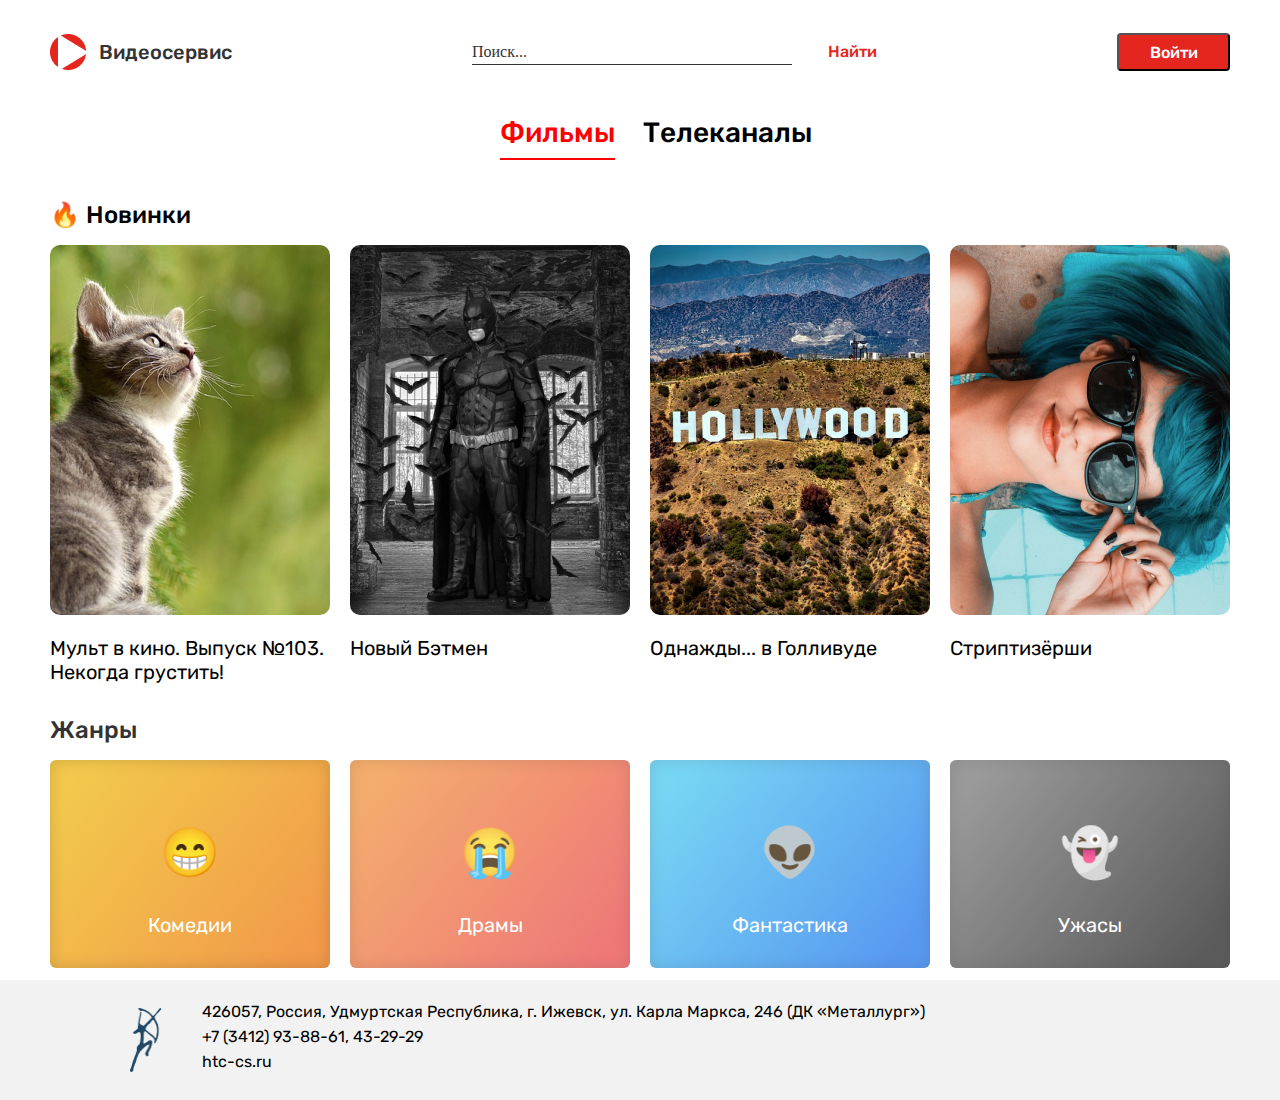
==== index.html @ 573b25ae "Add files via upload" ====
<!DOCTYPE html>
<html lang="en">
<head>
    <meta charset="UTF-8">
    <meta name="viewport" content="width=device-width, initial-scale=1.0">
    <link rel="stylesheet" href="css/style.css">
    <title>zx</title>
</head>
<body>
    <div class="container">
        <header class="header">
            <div class="header_logo">
                <img src="img/sign.png" alt="logo" class="header_logo-img">
                <p class="header_logo-p">Видеосервис</p>
            </div>
                <form>
                    <input type="text" placeholder="Поиск..." class="header_search">
                    <input type="button" value="Найти" class="header_search_btn">
                </form>
                <form>
                    <input type="button" value="Войти" class="header_login">
                </form>
        </header>

            <form >
                <input type="button" value="Фильмы" id = "films" class="links">
                <input type="button" value="Телеканалы" id = "channels" class="links">
            </form>

        <main>
            <p id="m1">🔥 Новинки</p>
            <div class="images">
                <figure>
                    <img src="img/image1.png" id="image1">
                    <figcaption>Мульт в кино. Выпуск №103. Некогда грустить!</figcaption>
                </figure>

                <figure>
                    <img src="img/image2.png" id="image2">
                    <figcaption>Новый Бэтмен</figcaption>
                </figure>  

                <figure>
                    <img src="img/image3.png" id="image3">
                    <figcaption>Однажды... в Голливуде</figcaption>
                </figure>
                
                <figure>    
                    <img src="img/image4.png" id="image4">
                    <figcaption>Стриптизёрши</figcaption>
                </figure>    

            </div>
        
        </main>

            <p id = "asd">Жанры</p>

        <genre>
            <div id="genre1">
                <p class="smiley">😁</p>
                <p class="genre_text">Комедии</p>
            </div>
            <div id="genre2">
                <p class="smiley">😭</p>
                <p class="genre_text">Драмы</p>
            </div>
            <div id="genre3">
                <p class="smiley">👽</p>
                <p class="genre_text">Фантастика</p>
            </div>
            <div id="genre4">
                <p class="smiley">👻</p>
                <p class="genre_text">Ужасы</p>
            </div>
        </genre>
        </div>
        <footer>
            <img src="img/htc-cs-logo.png" id="last_img">
            <div>
            <p class="last_text">426057, Россия, Удмуртская Республика, г. Ижевск, ул. Карла Маркса, 246 (ДК «Металлург»)</p>
            <p class="last_text">+7 (3412) 93-88-61, 43-29-29</p>
            <p class="last_text">htc-cs.ru</p></div>
        </footer>
    
</body>
</html>
---- css/style.css ----
*{
    padding: 0;
    margin: 0;
}
@font-face {
    font-family: Rubick;
    src: url(../fonts/Rubik-Regular.ttf);
}
@font-face {
    font-family: Rubick-Medium;
    src: url(../fonts/Rubik-Medium.ttf);
}
.container{
    width: 1180px;
    height: 100vh;
   /* background-color: rgb(33, 177, 40);*/
    margin: 0 auto;
}

.header{
    height: 40px;
    /*background-color: blanchedalmond;*/
    margin-top: 32px;
    display: flex;
    justify-content: space-between;
    align-items: center;
}
.header_logo{
    display: flex;
    align-items: center;
}
.header_logo-img{
    margin-right: 11.88px;
}
.header_logo-p{
    color:#333;
    font-family: Rubick-Medium;
    font-size: 20px;
    font-weight: 500;
}
.header_search{
    width: 320px;
    height: 25px;
    border: none;
    border-bottom: 1px solid #333;
    font-size: 16px;
    font-family: Rubick-Medium;
    color: #333;
    margin-right: 32px;
}
.header_search:focus{
    outline: none;
}
.header_search::placeholder{
    color: var(--Gray-1, #333);
    font-family: Rubik;
    font-size: 16px;
    font-style: normal;
    font-weight: 500;
    line-height: normal;
}
.header_search_btn{
    border: none;
    background: none;
    color: var(--red, #E5261E);
    font-family: Rubick-Medium;
    font-size: 16px;
    font-style: normal;
    font-weight: 500;
    line-height: normal;
}
.header_login{
    width: 113px;
    height: 38px;
    background-color: #E5261E;
    border-radius: 4px;
    color: var(--red, #ffffff);
    font-family: Rubick-Medium;
    font-size: 16px;
}

.links{
    border: none; background-color: white;
    text-align: right;
    font-family: Rubick-Medium;
    font-size: 28px;
}
#films{
    margin: 44px 0 0 450px;
    border-bottom: 2px solid red;
    color:red;
    padding-bottom: 9px;
}
#channels{
    margin-left:24px;
}

#m1{
    margin: 41px 0 0 0;
    font-family: Rubick-Medium;
    font-size: 24px;

}
.images{
    display: flex;
    gap: 20px;
    margin-top: 16px; 
    margin-bottom: 16px; 
}
#image1, #image2, #image3, #image4{
    border-radius: 10px;
}
figure{
    color: black;
    font-family: Rubick;
    font-size: 20px;
}
figcaption {
  padding: 16px 0 0 0;
  background-color: none;
  color: black;
}

#asd{
    color: var(--Gray-1, #333);
    font-family: Rubick-Medium;
    font-size: 24px;

    margin-top: 32px;
}
genre{
    display: flex;
    margin-top: 16px;

}
#genre1,#genre2,#genre3,#genre4{
    display: flex;
    justify-content: center;
    align-items: center;
    flex-direction: column;
    font-size: 48px;

    width: 280px;
    height: 208px;
    flex-shrink: 0;
    border-radius: 6px;

    box-shadow: 0px 0px 16px 0px rgba(0, 0, 0, 0.15) inset;
}
#genre2,#genre3,#genre4{
    opacity: 0.8;
    margin-left: 20px
}
#genre1{background: linear-gradient(128deg, #F2C94C 8.44%, #F29A4A 91.36%);}
#genre2{background: linear-gradient(128deg, #F2994A 8.44%, #EB5757 91.36%);}
#genre3{background: linear-gradient(128deg, #56CCF2 8.44%, #2F80ED 91.36%);}
#genre4{background: linear-gradient(128deg, #828282 8.44%, #333 91.36%);}
.smiley{
    margin-top: 32px;
}
.genre_text{
    color: #FFF;
    font-family: Rubick;
    font-size: 20px;
    margin-top: 32px;
}

footer{
    display: flex;
    width: 100%;
    margin-top: 48px;
    background: var(--Gray-6, #F2F2F2);
    padding-top:16px;
}
#last_img{
    width: 31.992px;
    height: 64px;
    padding: 12px 40px 28px 130px;
}
.last_text{
    font-family: Rubick;
    font-size: 16px;
    padding-top: 6px;
}
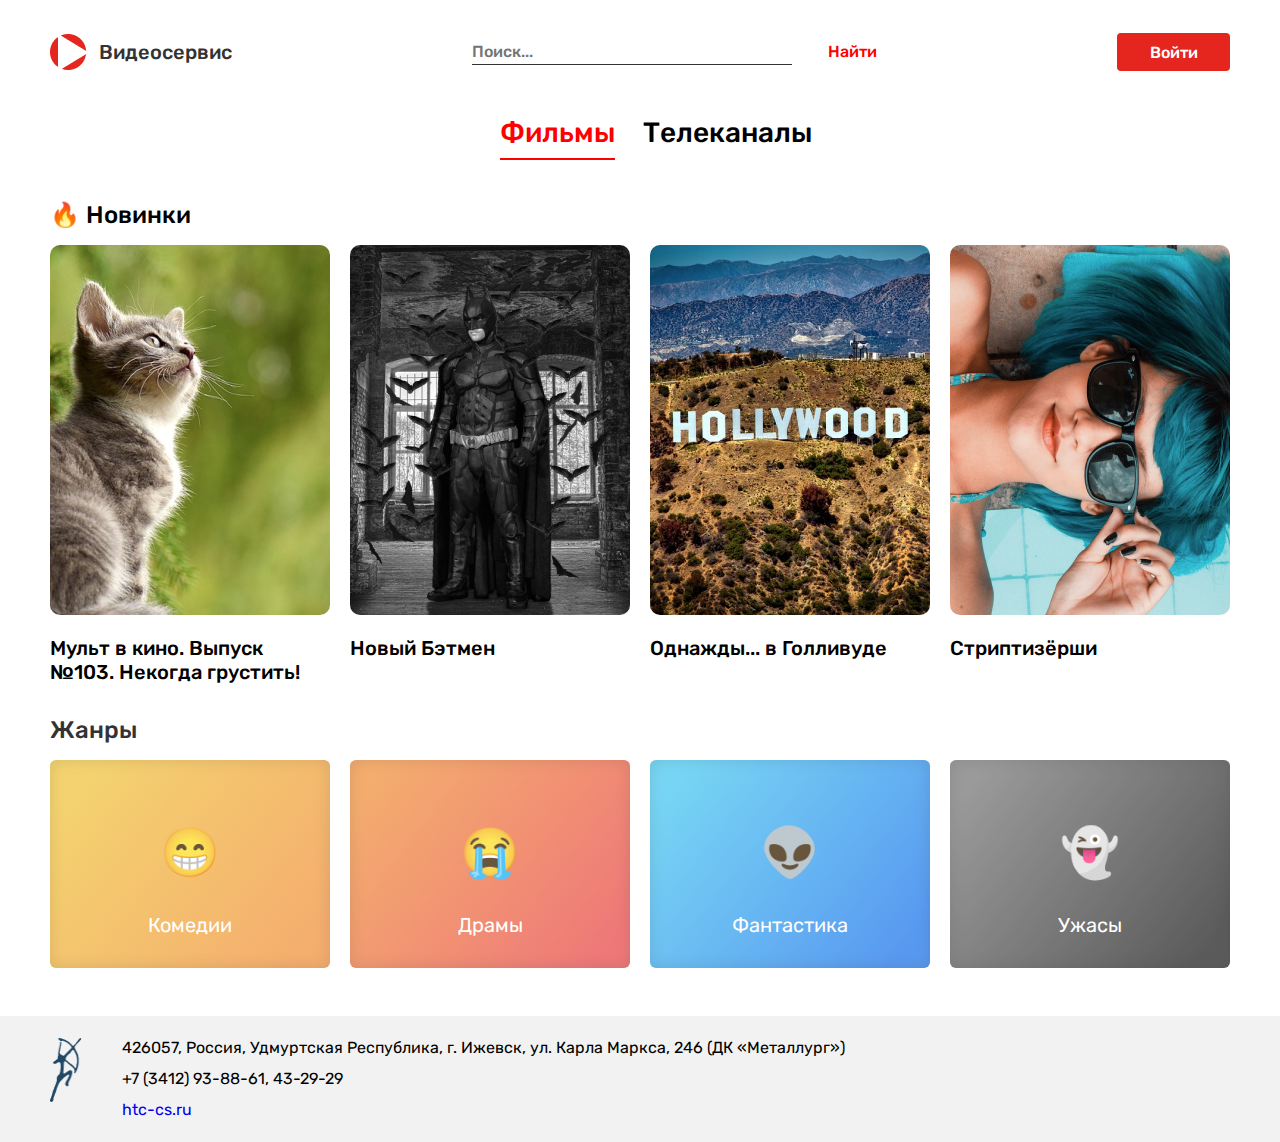
==== commit 4d57995e: "Add files via upload" ====
--- a/index.html
+++ b/index.html
@@ -13,50 +13,48 @@
                 <img src="img/sign.png" alt="logo" class="header_logo-img">
                 <p class="header_logo-p">Видеосервис</p>
             </div>
-                <form>
+            <form>
+                <label>
                     <input type="text" placeholder="Поиск..." class="header_search">
-                    <input type="button" value="Найти" class="header_search_btn">
-                </form>
-                <form>
-                    <input type="button" value="Войти" class="header_login">
-                </form>
+                </label>
+                <input type="button" value="Найти" class="header_search_btn">
+            </form>
+            <form>
+                <input type="button" value="Войти" class="header_login">
+            </form>
         </header>
-
-            <form >
-                <input type="button" value="Фильмы" id = "films" class="links">
-                <input type="button" value="Телеканалы" id = "channels" class="links">
-            </form>
-
+        <form action="index2.html" class="main-btn">
+            
+                <input type="button" value="Фильмы" id="films" class="links">
+                <button  id="channels" class="links">Телеканалы</button>
+            
+        </form>
         <main>
             <p id="m1">🔥 Новинки</p>
             <div class="images">
                 <figure>
-                    <img src="img/image1.png" id="image1">
+                    <img src="img/image1.png" id="image1" alt="">
                     <figcaption>Мульт в кино. Выпуск №103. Некогда грустить!</figcaption>
                 </figure>
-
                 <figure>
-                    <img src="img/image2.png" id="image2">
+                    <img src="img/image2.png" id="image2" alt="">
                     <figcaption>Новый Бэтмен</figcaption>
-                </figure>  
-
+                    <div class="text-hover">Фильм повествует о череде событий, произошедших в Голливуде в 1969 году, на закате его «золотого века». Известный актер Рик Далтон и его дублер Клифф Бут пытаются найти свое место в стремительно меняющемся мире киноиндустрии.</div>
+                </figure>
                 <figure>
-                    <img src="img/image3.png" id="image3">
+                    <img src="img/image3.png" id="image3" alt="">
                     <figcaption>Однажды... в Голливуде</figcaption>
+                    <div class="text-hover">Фильм повествует о череде событий, произошедших в Голливуде в 1969 году, на закате его «золотого века». Известный актер Рик Далтон и его дублер Клифф Бут пытаются найти свое место в стремительно меняющемся мире киноиндустрии.</div>
                 </figure>
-                
-                <figure>    
-                    <img src="img/image4.png" id="image4">
+                <figure>
+                    <img src="img/image4.png" id="image4" alt="">
                     <figcaption>Стриптизёрши</figcaption>
-                </figure>    
-
+                    <div class="text-hover">Фильм повествует о череде событий, произошедших в Голливуде в 1969 году, на закате его «золотого века». Известный актер Рик Далтон и его дублер Клифф Бут пытаются найти свое место в стремительно меняющемся мире киноиндустрии.</div>
+                </figure>
             </div>
-        
         </main>
-
-            <p id = "asd">Жанры</p>
-
-        <genre>
+        <p id="asd">Жанры</p>
+        <div class="genre">
             <div id="genre1">
                 <p class="smiley">😁</p>
                 <p class="genre_text">Комедии</p>
@@ -73,15 +71,19 @@
                 <p class="smiley">👻</p>
                 <p class="genre_text">Ужасы</p>
             </div>
-        </genre>
         </div>
+        
+    </div>
+    <div class="container" id="footer">
         <footer>
-            <img src="img/htc-cs-logo.png" id="last_img">
-            <div>
-            <p class="last_text">426057, Россия, Удмуртская Республика, г. Ижевск, ул. Карла Маркса, 246 (ДК «Металлург»)</p>
-            <p class="last_text">+7 (3412) 93-88-61, 43-29-29</p>
-            <p class="last_text">htc-cs.ru</p></div>
+            <div class="container" id="foot_text">
+                <img src="img/htc-cs-logo.png" id="last_img" class="last_text" alt="">
+                <div id="foot_text2">
+                <p class="last_text">426057, Россия, Удмуртская Республика, г. Ижевск, ул. Карла Маркса, 246 (ДК «Металлург»)</p>
+                <p class="last_text" id="foot_last_text">+7 (3412) 93-88-61, 43-29-29</p>
+                <a class="last_text" href="#">htc-cs.ru</a></div>
+            </div>
         </footer>
-    
+    </div>
 </body>
-</html>+</html>
--- a/css/style.css
+++ b/css/style.css
@@ -1,184 +1,435 @@
-*{
+* {
     padding: 0;
     margin: 0;
-}
-@font-face {
+  }
+  
+  @font-face {
     font-family: Rubick;
     src: url(../fonts/Rubik-Regular.ttf);
-}
-@font-face {
+  }
+  
+  @font-face {
     font-family: Rubick-Medium;
     src: url(../fonts/Rubik-Medium.ttf);
-}
-.container{
+  }
+
+  .container {
     width: 1180px;
-    height: 100vh;
-   /* background-color: rgb(33, 177, 40);*/
     margin: 0 auto;
-}
-
-.header{
+  }
+  
+  input,button {
+    cursor: pointer;
+  }
+  
+  .header {
     height: 40px;
-    /*background-color: blanchedalmond;*/
     margin-top: 32px;
     display: flex;
     justify-content: space-between;
     align-items: center;
-}
-.header_logo{
+  }
+  
+  .header_logo {
     display: flex;
     align-items: center;
-}
-.header_logo-img{
-    margin-right: 11.88px;
-}
-.header_logo-p{
-    color:#333;
-    font-family: Rubick-Medium;
+  }
+  
+  .header_logo-img {
+    margin-right: 12px;
+  }
+  
+  .header_logo-p {
+    color: #333;
+    font-family: Rubick-Medium, serif;
     font-size: 20px;
     font-weight: 500;
-}
-.header_search{
+  }
+  
+  .header_search {
     width: 320px;
     height: 25px;
     border: none;
     border-bottom: 1px solid #333;
     font-size: 16px;
-    font-family: Rubick-Medium;
+    font-family: Rubick-Medium, serif;
     color: #333;
     margin-right: 32px;
-}
-.header_search:focus{
+  }
+  
+  .header_search:focus {
     outline: none;
-}
-.header_search::placeholder{
-    color: var(--Gray-1, #333);
-    font-family: Rubik;
+  }
+  
+  .header_search::placeholder {
+    font-family: Rubick-Medium, serif;
+    font-size: 16px;
+  }
+  
+  .header_search_btn {
+    border: none;
+    background: none;
+    color: red;
+    font-family: Rubick-Medium, serif;
     font-size: 16px;
     font-style: normal;
     font-weight: 500;
     line-height: normal;
-}
-.header_search_btn{
+  }
+  
+  .header_login {
     border: none;
-    background: none;
-    color: var(--red, #E5261E);
-    font-family: Rubick-Medium;
-    font-size: 16px;
-    font-style: normal;
-    font-weight: 500;
-    line-height: normal;
-}
-.header_login{
     width: 113px;
     height: 38px;
     background-color: #E5261E;
     border-radius: 4px;
-    color: var(--red, #ffffff);
-    font-family: Rubick-Medium;
-    font-size: 16px;
-}
-
-.links{
-    border: none; background-color: white;
-    text-align: right;
-    font-family: Rubick-Medium;
+    color: white;
+    font-family: Rubick-Medium, serif;
+    font-size: 16px;
+  }
+  
+  .links {
+    border: none;
+    background-color: white;
+    font-family: Rubick-Medium, serif;
     font-size: 28px;
-}
-#films{
+  }
+  
+  #films {
     margin: 44px 0 0 450px;
     border-bottom: 2px solid red;
-    color:red;
+    color: red;
     padding-bottom: 9px;
-}
-#channels{
-    margin-left:24px;
-}
-
-#m1{
+  }
+  #films1{
+    margin: 44px 0 6px 450px;
+  }
+
+  #channels {
+    margin-left: 24px;
+  }
+  #channels1{
+    border-bottom: 2px solid red;
+    color: red;
+    margin-left: 24px;
+  }
+  #m1 {
     margin: 41px 0 0 0;
-    font-family: Rubick-Medium;
+    font-family: Rubick-Medium, serif;
     font-size: 24px;
-
-}
-.images{
+  }
+  
+  .images {
     display: flex;
     gap: 20px;
-    margin-top: 16px; 
-    margin-bottom: 16px; 
-}
-#image1, #image2, #image3, #image4{
+    margin-top: 16px;
+    margin-bottom: 16px;
+  }
+  
+  #image1,
+  #image2,
+  #image3,
+  #image4 {
     border-radius: 10px;
-}
-figure{
+    position: relative;
+  }
+  
+  figure {
     color: black;
-    font-family: Rubick;
+    font-family: Rubick-Medium, serif;
     font-size: 20px;
-}
-figcaption {
-  padding: 16px 0 0 0;
-  background-color: none;
-  color: black;
-}
-
-#asd{
-    color: var(--Gray-1, #333);
-    font-family: Rubick-Medium;
+  }
+  
+  figcaption {
+    padding: 16px 0 0 0;
+    color: black;
+  }
+  
+  #asd {
+    color: #333;
+    font-family: Rubick-Medium, serif;
     font-size: 24px;
-
     margin-top: 32px;
-}
-genre{
+  }
+  
+  .genre {
     display: flex;
     margin-top: 16px;
-
-}
-#genre1,#genre2,#genre3,#genre4{
+  }
+  
+  #genre1,
+  #genre2,
+  #genre3,
+  #genre4 {
     display: flex;
     justify-content: center;
     align-items: center;
     flex-direction: column;
     font-size: 48px;
-
     width: 280px;
     height: 208px;
     flex-shrink: 0;
     border-radius: 6px;
-
-    box-shadow: 0px 0px 16px 0px rgba(0, 0, 0, 0.15) inset;
-}
-#genre2,#genre3,#genre4{
+    box-shadow: 0 0 16px 0 rgba(0, 0, 0, 0.15) inset;
     opacity: 0.8;
-    margin-left: 20px
-}
-#genre1{background: linear-gradient(128deg, #F2C94C 8.44%, #F29A4A 91.36%);}
-#genre2{background: linear-gradient(128deg, #F2994A 8.44%, #EB5757 91.36%);}
-#genre3{background: linear-gradient(128deg, #56CCF2 8.44%, #2F80ED 91.36%);}
-#genre4{background: linear-gradient(128deg, #828282 8.44%, #333 91.36%);}
-.smiley{
+  }
+  
+  #genre2,
+  #genre3,
+  #genre4 {
+
+    margin-left: 20px;
+  }
+  
+  #genre1 {
+    background: linear-gradient(128deg, #F2C94C 8.44%, #F29A4A 91.36%);
+  }
+  
+  #genre2 {
+    background: linear-gradient(128deg, #F2994A 8.44%, #EB5757 91.36%);
+  }
+  
+  #genre3 {
+    background: linear-gradient(128deg, #56CCF2 8.44%, #2F80ED 91.36%);
+  }
+  
+  #genre4 {
+    background: linear-gradient(128deg, #828282 8.44%, #333 91.36%);
+  }
+  
+  .smiley {
     margin-top: 32px;
-}
-.genre_text{
+  }
+  
+  .genre_text {
     color: #FFF;
-    font-family: Rubick;
+    font-family: Rubick, serif;
     font-size: 20px;
     margin-top: 32px;
-}
-
-footer{
+  }
+  
+
+
+  
+  .text-hover {
+    display: none;
+    position: relative;
+    color: #F2F2F2;
+    font-family: Rubick-Medium, serif;
+    font-size: 16px;
+    bottom: 400px;
+    left: 15px;
+    line-height: 22px;
+    margin: 0 0 -400222px 0;
+
+  }
+  
+  figure {
+    position: relative;
+  }
+  
+  figure::before {
+    content: "";
+    position: absolute;
+    top: 0;
+    left: 0;
+    width: 100%;
+    height: 85%;
+    opacity: 0;
+    background-color: rgba(0, 0, 0, 0.5);
+    z-index: 1;
+    transition: opacity 0.3s ease;
+    border-radius: 9px;
+  }
+  
+  figure:hover::before {
+    opacity: 1;
+  }
+  
+  figure:hover .text-hover {
+    display: block;
+    z-index: 2;
+  }
+  
+  #footer {
+    width: 100%;
+    margin: 0 0 0 0;
+  }
+
+footer {
     display: flex;
     width: 100%;
     margin-top: 48px;
-    background: var(--Gray-6, #F2F2F2);
-    padding-top:16px;
-}
-#last_img{
-    width: 31.992px;
+    background: #F2F2F2;
+    padding-top: 16px;
+    height: 110px;
+  }
+    #last_img {
+    width: 32px;
     height: 64px;
-    padding: 12px 40px 28px 130px;
-}
-.last_text{
-    font-family: Rubick;
-    font-size: 16px;
-    padding-top: 6px;
-}+    margin-right: 40px;
+ 
+  }
+  
+  .last_text {
+    font-family: Rubick, serif;
+    font-size: 16px;
+    padding: 6px 0 6px 0;
+    text-decoration: none;
+  }
+  #foot_text{
+    display: flex;
+  }
+#foot_last_text{
+  padding: 6px 0 12px 0;
+}
+#genre1:hover,#genre2:hover,#genre3:hover,#genre4:hover{
+  opacity: 1;
+}
+.ind2_main{
+  display: flex;
+  background-color: #F2F2F2;
+
+  width: 1180px;
+  height: 142px;
+
+  padding: 21px 0 0 0 ;
+  margin: 16px 0 16px 0;
+}
+#ind2_img{
+  padding: 21px 210px 49px 175px;
+  width: 49.231px;
+  height: 64px;
+}
+.ind2_flex{
+  display: flex;
+  justify-content: space-evenly;
+  flex-direction: column;
+
+  font-family: Rubick, serif;
+  font-size: 16px;
+  
+}
+.first_txt_ind2{
+  font-size: 20px;
+  font-family: Rubick-medium, serif;
+  padding-bottom: 5px;
+}
+.red_txt_ind2{
+  font-family: Rubick, serif;
+  color: red;
+}
+#ind2_img2{
+  padding: 21px 143px 49px 143px;
+  width: 114px; 
+  height: 49px;
+}
+.ind2_img3{
+  padding: 21px 173px 49px 175px;
+  width: 54px;
+  height: 54px;
+}
+#txt2_ind2{
+  padding-left: 34px;
+}
+#txt3_ind2 , #txt4_ind2{
+  padding-left: 32px;
+}
+
+#margin{
+  margin-bottom: 24px;
+}
+
+
+@media screen and (max-width: 390px){
+
+  .container{
+      width: 390px;
+  }
+  .header {
+     flex-direction: column;
+     height: auto;
+  }
+  .search_form{
+      display: flex;
+      flex-direction: column;
+  }
+  .images{
+      display: flex;
+      flex-direction: column;
+  }
+  .genre{
+      display: flex;
+      flex-direction: column;
+      
+  }
+  .main-btn{
+    display: flex;
+    justify-content: space-around;
+  }
+  #genre1,#genre2,#genre3,#genre4{
+    margin-left: 48px;
+    margin-bottom: 12px;
+  }
+  #asd{
+    margin-left: 128px;
+  }
+  #films, #films1{
+    margin: 12px 0 0 0;
+  }
+
+  main{
+      margin:0;
+      display: flex;
+      align-items: center;
+      flex-direction: column;
+  }
+  #image1,#image2,#image3,#image4{
+      
+      margin-left: 48px;
+  }
+  figcaption{
+    margin-left: 48px;
+    margin-top:-16px;
+  }
+  figure, .text-hover {
+    pointer-events: none;
+  }
+  
+
+  .last_text{
+      font-size: 11px;
+  }
+  .foot1{
+      margin: 28px 40px 28px 30px;
+  }
+  .header_search{
+      width: auto;
+      margin-bottom: 8px;
+  }
+  .header_search_btn{
+      margin-bottom: 8px;
+  }
+  .ind2_main{
+      width: 390px;
+  }
+  #ind2_img{
+      margin: 0 -148px 0 -100px;
+   
+  }
+  #ind2_img2{
+      margin: 12px -148px 0 -100px;
+     
+  }
+  .ind2_img3{
+      margin: 12px -148px 0 -100px;
+     
+  }
+  .first_txt_ind2{
+    font-size: 14px;
+  }
+  .ind2_flex{
+    font-size: 12px;
+  }
+  
+}
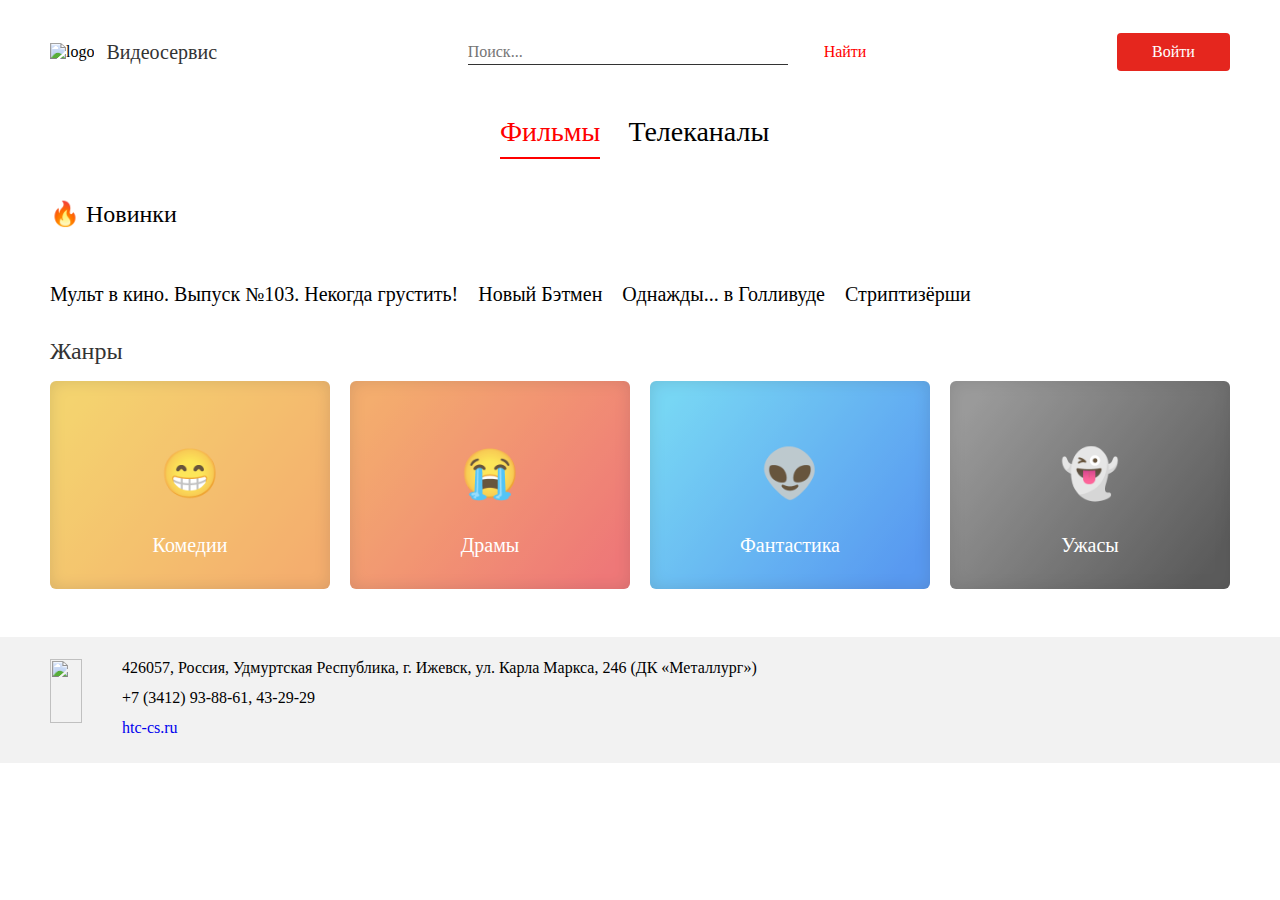
==== commit 7140ebb2: "Add files via upload" ====
--- a/index.html
+++ b/index.html
@@ -17,10 +17,11 @@
                 <label>
                     <input type="text" placeholder="Поиск..." class="header_search">
                 </label>
+                
                 <input type="button" value="Найти" class="header_search_btn">
             </form>
-            <form>
-                <input type="button" value="Войти" class="header_login">
+            <form action="modal.html">
+                <button value="Войти" class="header_login">Войти</button>
             </form>
         </header>
         <form action="index2.html" class="main-btn">
--- a/css/style.css
+++ b/css/style.css
@@ -432,4 +432,4 @@
     font-size: 12px;
   }
   
-}
+}